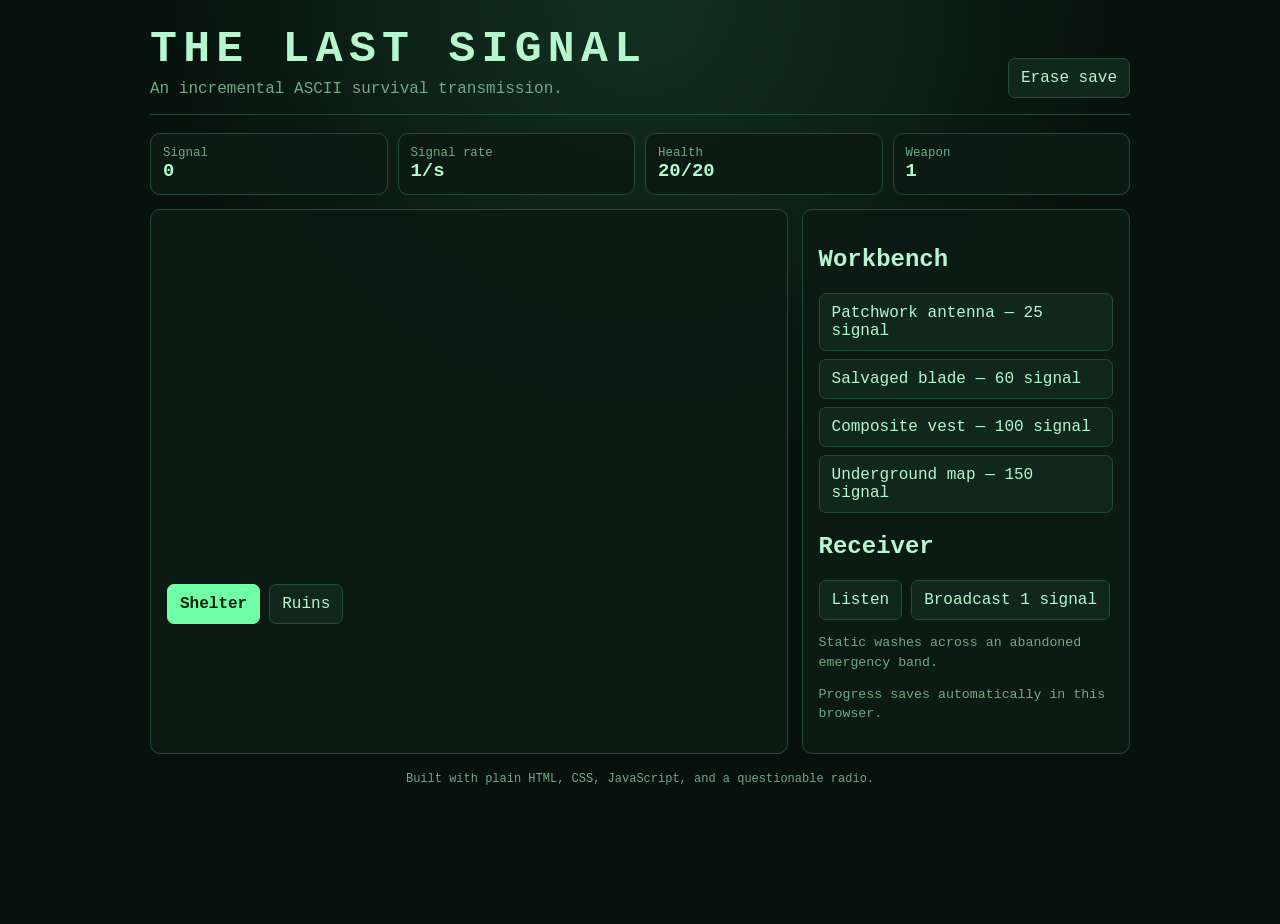
==== index.html @ ec79b7a3 "Add playable Last Signal website" ====
<!doctype html>
<html lang="en">
<head>
  <meta charset="UTF-8">
  <meta name="viewport" content="width=device-width, initial-scale=1.0">
  <meta name="description" content="The Last Signal — an incremental ASCII survival adventure.">
  <title>The Last Signal</title>
  <style>
    :root{color-scheme:dark;--bg:#07110d;--panel:#0b1b14;--line:#244d38;--text:#b7f7ce;--muted:#72a985;--accent:#71ffa6;--danger:#ff8f8f}*{box-sizing:border-box}body{margin:0;background:radial-gradient(circle at top,#123121 0,#07110d 44%);color:var(--text);font-family:ui-monospace,SFMono-Regular,Menlo,Consolas,monospace;min-height:100vh}.shell{width:min(980px,calc(100% - 28px));margin:24px auto 50px}header{display:flex;justify-content:space-between;gap:20px;align-items:end;border-bottom:1px solid var(--line);padding-bottom:16px;margin-bottom:18px}h1{font-size:clamp(1.6rem,4vw,2.8rem);letter-spacing:.14em;margin:0}.sub{color:var(--muted);margin:.4rem 0 0}.status{display:grid;grid-template-columns:repeat(4,minmax(0,1fr));gap:10px;margin-bottom:14px}.stat,.panel{background:rgba(11,27,20,.91);border:1px solid var(--line);border-radius:10px}.stat{padding:12px}.stat span{display:block;color:var(--muted);font-size:.78rem}.stat strong{font-size:1.18rem}.layout{display:grid;grid-template-columns:minmax(0,1.65fr) minmax(260px,.85fr);gap:14px}.panel{padding:16px}.screen{min-height:330px;white-space:pre-wrap;line-height:1.32;overflow-wrap:anywhere}.message{border-top:1px dashed var(--line);padding-top:13px;margin-top:13px;color:#e5ffed}.actions,.nav{display:flex;flex-wrap:wrap;gap:9px;margin-top:14px}button{font:inherit;color:var(--text);background:#10271b;border:1px solid var(--line);border-radius:7px;padding:10px 12px;cursor:pointer;text-align:left}button:hover:not(:disabled){border-color:var(--accent);background:#163822}button:disabled{opacity:.45;cursor:not-allowed}.primary{background:var(--accent);color:#04210f;border-color:var(--accent);font-weight:700}.shop{display:grid;gap:8px}.shop button{width:100%}.hint{color:var(--muted);font-size:.83rem;line-height:1.45}.danger{color:var(--danger)}footer{color:var(--muted);font-size:.75rem;text-align:center;margin-top:18px}@media(max-width:760px){header{align-items:start;flex-direction:column}.status{grid-template-columns:repeat(2,1fr)}.layout{grid-template-columns:1fr}.screen{min-height:285px}}
  </style>
</head>
<body>
  <main class="shell">
    <header><div><h1>THE LAST SIGNAL</h1><p class="sub">An incremental ASCII survival transmission.</p></div><button id="reset">Erase save</button></header>
    <section class="status" aria-label="Status">
      <div class="stat"><span>Signal</span><strong id="signal">0</strong></div><div class="stat"><span>Signal rate</span><strong id="rate">1/s</strong></div><div class="stat"><span>Health</span><strong id="health">20/20</strong></div><div class="stat"><span>Weapon</span><strong id="damage">1</strong></div>
    </section>
    <section class="layout">
      <div class="panel"><div id="screen" class="screen" aria-live="polite"></div><div id="actions" class="actions"></div><nav class="nav"><button class="primary" data-place="shelter">Shelter</button><button data-place="ruins">Ruins</button><button id="tunnelNav" data-place="tunnels" hidden>Tunnels</button></nav></div>
      <aside class="panel"><h2>Workbench</h2><div class="shop"><button id="buyAntenna">Patchwork antenna — 25 signal</button><button id="buyBlade">Salvaged blade — 60 signal</button><button id="buyArmor">Composite vest — 100 signal</button><button id="buyMap">Underground map — 150 signal</button></div><h2>Receiver</h2><div class="actions"><button id="listen">Listen</button><button id="broadcast">Broadcast 1 signal</button></div><p id="receiverText" class="hint">Static washes across an abandoned emergency band.</p><p class="hint">Progress saves automatically in this browser.</p></aside>
    </section><footer>Built with plain HTML, CSS, JavaScript, and a questionable radio.</footer>
  </main>
  <script>
    (()=>{const key='the-last-signal-v1',defaults={signal:0,rate:1,hp:20,maxHp:20,damage:1,listens:0,broadcasts:0,antenna:false,blade:false,armor:false,map:false,place:'shelter',enemy:null,ruinWins:0,tunnelWins:0,message:'The receiver wakes with a low green pulse. Somewhere beyond the storm, a carrier wave repeats.'};let s={...defaults,...JSON.parse(localStorage.getItem(key)||'{}'),enemy:null};const $=id=>document.getElementById(id),screen=$('screen'),actions=$('actions');const art={shelter:String.raw`       .-------------------.
      /  FIELD SHELTER  7  \
     /_____________________\
       |  [==]     /\   |
       |   ||     /  \  |
       |___||____/____\__|
          /  \      |
     ~~~~ storm horizon ~~~~`,ruins:String.raw`        |\        /|
    ____| \______/ |____
   /   _     RUINS    _  \
  /___|_|___________|_|___\
       ||   //      ||
    ___||__//_______||___
   static moves between towers`,tunnels:String.raw`       __________________
   ___/                  \___
 _/    SERVICE TUNNEL 09     \_
|   [cable]       [cable]      |
|__________   ________________|
           \_/`,victory:String.raw`       .       *       .
          SIGNAL CLEAR
       *       /|\       *
              / | \
             /__|__\`};const enemies={ruins:[['Scout Drone','    .------.\n ---| 00 |---\n    \'----\'\n      /\\',8,2,14],['Wire Hound','   /\\___/\\\n  /  x   x  \\\n /_____^_____\\\n    /   \\',15,3,25],['Relay Warden','    [||||||]\n  --[  o o ]--\n    [  --  ]\n     /|  |\\',24,4,42]],tunnels:[['Maintenance Unit','     ______\n  __| [::] |__\n /  |______|  \\\n    /|    |\\',34,5,62],['Buried Engine','  .============.\n /  CORE: ACTIVE \\\n|  ((  O  O  ))  |\n \\_____||______/ ',58,7,140]]};function save(){localStorage.setItem(key,JSON.stringify({...s,enemy:null}))}function spend(n){if(s.signal<n){s.message=`You need ${n-Math.floor(s.signal)} more signal.`;render();return false}s.signal-=n;return true}function addButton(label,fn){const b=document.createElement('button');b.type='button';b.textContent=label;b.addEventListener('click',fn);actions.appendChild(b)}function fight(type){const list=enemies[type],i=Math.min(type==='ruins'?s.ruinWins:s.tunnelWins,list.length-1),e=list[i];s.enemy={name:e[0],art:e[1],hp:e[2],maxHp:e[2],damage:e[3],reward:e[4],type};s.place='fight';s.message=`${e[0]} locks onto your position.`;render()}function attack(){const e=s.enemy,dealt=s.damage+Math.floor(Math.random()*3);e.hp-=dealt;if(e.hp<=0){s.signal+=e.reward;e.type==='ruins'?s.ruinWins++:s.tunnelWins++;s.enemy=null;s.place='victory';s.message=`Target disabled. You recover ${e.reward} signal fragments.`;save();render();return}const blocked=s.armor&&Math.random()<.25,incoming=blocked?0:e.damage;s.hp-=incoming;s.message=blocked?`You deal ${dealt}. The vest absorbs the return strike.`:`You deal ${dealt} and take ${incoming}.`;if(s.hp<=0){s.hp=s.maxHp;s.signal=Math.max(0,s.signal-20);s.enemy=null;s.place='shelter';s.message='You wake beneath the shelter antenna. Some stored signal was lost.'}save();render()}function render(){$('signal').textContent=Math.floor(s.signal);$('rate').textContent=s.rate+'/s';$('health').textContent=s.hp+'/'+s.maxHp;$('damage').textContent=s.damage;$('tunnelNav').hidden=!s.map;for(const [id,owned,label] of [['buyAntenna',s.antenna,'Patchwork antenna'],['buyBlade',s.blade,'Salvaged blade'],['buyArmor',s.armor,'Composite vest'],['buyMap',s.map,'Underground map']])if(owned){$(id).disabled=true;$(id).textContent=label+' — installed'}actions.innerHTML='';if(s.place==='fight'&&s.enemy){screen.textContent=`${s.enemy.art}\n\n${s.enemy.name}\nIntegrity: ${Math.max(0,s.enemy.hp)}/${s.enemy.maxHp}\n\n${s.message}`;addButton('Strike',attack);addButton('Retreat',()=>{s.enemy=null;s.place='shelter';s.message='You retreat into the storm.';render()});return}let base=art[s.place]||art.shelter;if(s.place==='ruins'){addButton('Follow the moving static',()=>fight('ruins'));addButton('Scavenge',()=>{const n=5+Math.floor(Math.random()*11);s.signal+=n;s.message=`You recover ${n} signal fragments from a collapsed relay.`;save();render()})}else if(s.place==='tunnels'){addButton('Descend toward the pulse',()=>fight('tunnels'));addButton('Decode wall marks',()=>{if(s.broadcasts>=10){s.damage+=2;s.broadcasts=0;s.message='The marks resolve into a weapon calibration sequence. Damage +2.'}else s.message='The marks repeat: SEND TEN CALLS INTO THE DARK.';save();render()})}else if(s.place==='victory'){base=art.victory;addButton('Return to shelter',()=>{s.place='shelter';s.message='The receiver hums with newly recovered data.';render()});addButton('Keep exploring',()=>{s.place=s.map?'tunnels':'ruins';s.message='The horizon answers with another pulse.';render()})}screen.textContent=`${base}\n\n${s.message}`;save()}document.querySelectorAll('[data-place]').forEach(b=>b.addEventListener('click',()=>{if(s.place==='fight')return;s.place=b.dataset.place;s.message=s.place==='shelter'?'Rain taps against the receiver housing.':s.place==='ruins'?'Metal shapes shift beyond the broken towers.':'A slow pulse travels through the buried cables.';render()}));$('listen').addEventListener('click',()=>{s.listens++;const lines=['...three...seven...do not answer the lights...','A voice reads coordinates that do not exist.','For one second, someone is breathing on the channel.','The carrier wave contains a second carrier wave.'];$('receiverText').textContent=lines[Math.floor(Math.random()*lines.length)];if(s.listens===12){s.maxHp+=10;s.hp=s.maxHp;s.message='Repeated exposure teaches you the storm rhythm. Maximum health +10.'}save();render()});$('broadcast').addEventListener('click',()=>{if(!spend(1))return;s.broadcasts++;$('receiverText').textContent=['Your call disappears into static.','A faint tone answers from below ground.','Something repeats your call half a second late.'][Math.floor(Math.random()*3)];save();render()});$('buyAntenna').addEventListener('click',()=>{if(!spend(25))return;s.antenna=true;s.rate+=2;s.message='The antenna finds two additional fragments each second.';render()});$('buyBlade').addEventListener('click',()=>{if(!spend(60))return;s.blade=true;s.damage+=4;s.message='The salvaged blade holds an unnaturally clean edge.';render()});$('buyArmor').addEventListener('click',()=>{if(!spend(100))return;s.armor=true;s.maxHp+=15;s.hp=s.maxHp;s.message='The composite vest seals across your chest. Maximum health +15.';render()});$('buyMap').addEventListener('click',()=>{if(!spend(150))return;s.map=true;s.message='The map reveals tunnels beneath Relay District 09.';render()});$('reset').addEventListener('click',()=>{if(confirm('Erase all progress?')){localStorage.removeItem(key);s={...defaults};render()}});setInterval(()=>{s.signal+=s.rate;$('signal').textContent=Math.floor(s.signal);save()},1000);render()})();
  </script>
</body>
</html>
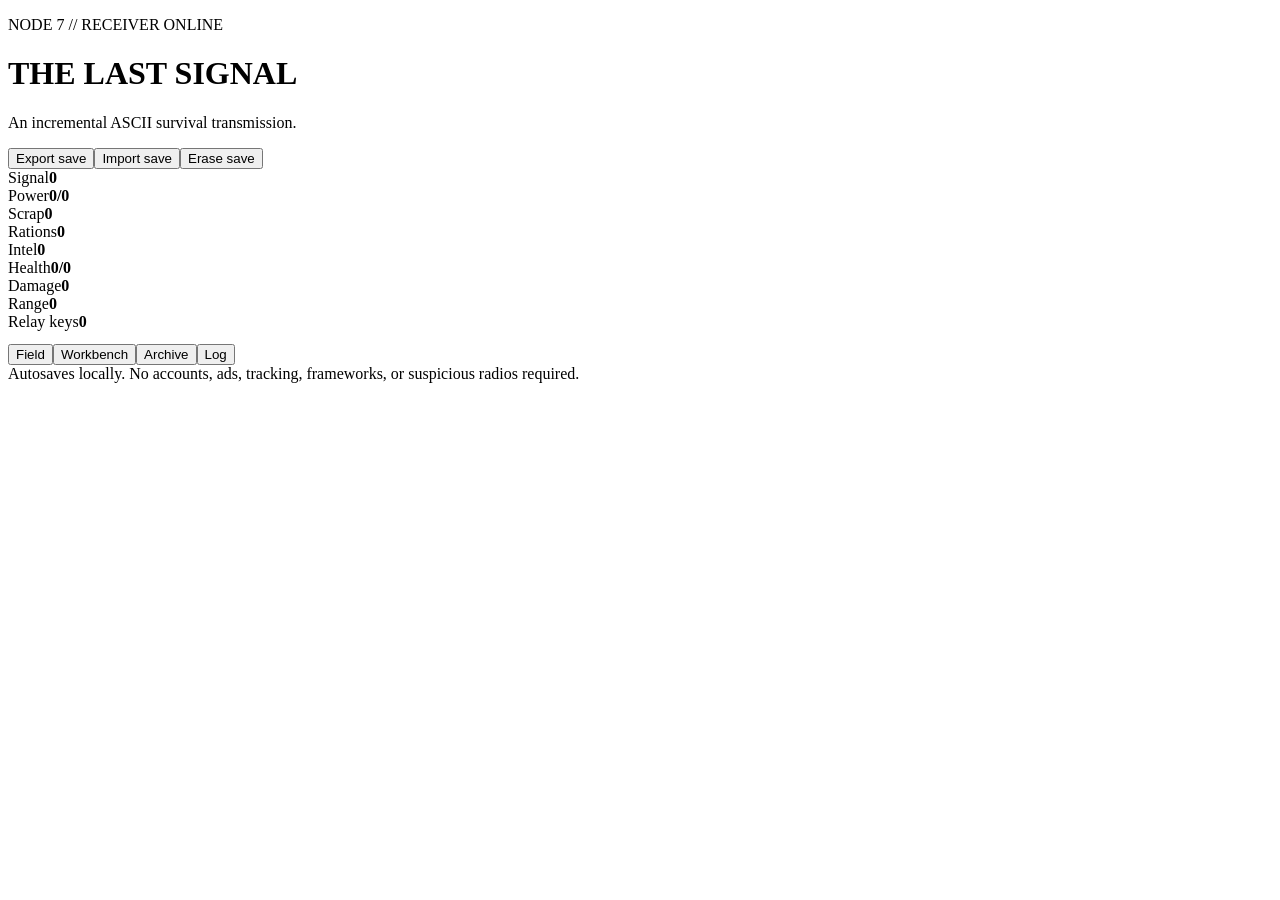
==== commit 31020171: "Restructure game interface" ====
--- a/index.html
+++ b/index.html
@@ -2,48 +2,40 @@
 <html lang="en">
 <head>
   <meta charset="UTF-8">
-  <meta name="viewport" content="width=device-width, initial-scale=1.0">
-  <meta name="description" content="The Last Signal — an incremental ASCII survival adventure.">
+  <meta name="viewport" content="width=device-width,initial-scale=1">
+  <meta name="description" content="The Last Signal — an original incremental ASCII survival adventure.">
+  <meta name="theme-color" content="#07110d">
   <title>The Last Signal</title>
-  <style>
-    :root{color-scheme:dark;--bg:#07110d;--panel:#0b1b14;--line:#244d38;--text:#b7f7ce;--muted:#72a985;--accent:#71ffa6;--danger:#ff8f8f}*{box-sizing:border-box}body{margin:0;background:radial-gradient(circle at top,#123121 0,#07110d 44%);color:var(--text);font-family:ui-monospace,SFMono-Regular,Menlo,Consolas,monospace;min-height:100vh}.shell{width:min(980px,calc(100% - 28px));margin:24px auto 50px}header{display:flex;justify-content:space-between;gap:20px;align-items:end;border-bottom:1px solid var(--line);padding-bottom:16px;margin-bottom:18px}h1{font-size:clamp(1.6rem,4vw,2.8rem);letter-spacing:.14em;margin:0}.sub{color:var(--muted);margin:.4rem 0 0}.status{display:grid;grid-template-columns:repeat(4,minmax(0,1fr));gap:10px;margin-bottom:14px}.stat,.panel{background:rgba(11,27,20,.91);border:1px solid var(--line);border-radius:10px}.stat{padding:12px}.stat span{display:block;color:var(--muted);font-size:.78rem}.stat strong{font-size:1.18rem}.layout{display:grid;grid-template-columns:minmax(0,1.65fr) minmax(260px,.85fr);gap:14px}.panel{padding:16px}.screen{min-height:330px;white-space:pre-wrap;line-height:1.32;overflow-wrap:anywhere}.message{border-top:1px dashed var(--line);padding-top:13px;margin-top:13px;color:#e5ffed}.actions,.nav{display:flex;flex-wrap:wrap;gap:9px;margin-top:14px}button{font:inherit;color:var(--text);background:#10271b;border:1px solid var(--line);border-radius:7px;padding:10px 12px;cursor:pointer;text-align:left}button:hover:not(:disabled){border-color:var(--accent);background:#163822}button:disabled{opacity:.45;cursor:not-allowed}.primary{background:var(--accent);color:#04210f;border-color:var(--accent);font-weight:700}.shop{display:grid;gap:8px}.shop button{width:100%}.hint{color:var(--muted);font-size:.83rem;line-height:1.45}.danger{color:var(--danger)}footer{color:var(--muted);font-size:.75rem;text-align:center;margin-top:18px}@media(max-width:760px){header{align-items:start;flex-direction:column}.status{grid-template-columns:repeat(2,1fr)}.layout{grid-template-columns:1fr}.screen{min-height:285px}}
-  </style>
+  <link rel="stylesheet" href="./styles/main.css">
 </head>
 <body>
-  <main class="shell">
-    <header><div><h1>THE LAST SIGNAL</h1><p class="sub">An incremental ASCII survival transmission.</p></div><button id="reset">Erase save</button></header>
-    <section class="status" aria-label="Status">
-      <div class="stat"><span>Signal</span><strong id="signal">0</strong></div><div class="stat"><span>Signal rate</span><strong id="rate">1/s</strong></div><div class="stat"><span>Health</span><strong id="health">20/20</strong></div><div class="stat"><span>Weapon</span><strong id="damage">1</strong></div>
+  <main class="app">
+    <header class="topbar">
+      <div><p class="eyebrow">NODE 7 // RECEIVER ONLINE</p><h1>THE LAST SIGNAL</h1><p class="subtitle">An incremental ASCII survival transmission.</p></div>
+      <div class="save-tools"><button id="save-export">Export save</button><button id="save-import">Import save</button><button id="save-reset" class="danger">Erase save</button></div>
+    </header>
+
+    <section class="stats" aria-label="Game status">
+      <div class="stat"><span>Signal</span><strong id="stat-signal">0</strong></div>
+      <div class="stat"><span>Power</span><strong id="stat-power">0/0</strong></div>
+      <div class="stat"><span>Scrap</span><strong id="stat-scrap">0</strong></div>
+      <div class="stat"><span>Rations</span><strong id="stat-rations">0</strong></div>
+      <div class="stat"><span>Intel</span><strong id="stat-intel">0</strong></div>
+      <div class="stat"><span>Health</span><strong id="stat-health">0/0</strong></div>
+      <div class="stat"><span>Damage</span><strong id="stat-damage">0</strong></div>
+      <div class="stat"><span>Range</span><strong id="stat-range">0</strong></div>
+      <div class="stat"><span>Relay keys</span><strong id="stat-keys">0</strong></div>
     </section>
-    <section class="layout">
-      <div class="panel"><div id="screen" class="screen" aria-live="polite"></div><div id="actions" class="actions"></div><nav class="nav"><button class="primary" data-place="shelter">Shelter</button><button data-place="ruins">Ruins</button><button id="tunnelNav" data-place="tunnels" hidden>Tunnels</button></nav></div>
-      <aside class="panel"><h2>Workbench</h2><div class="shop"><button id="buyAntenna">Patchwork antenna — 25 signal</button><button id="buyBlade">Salvaged blade — 60 signal</button><button id="buyArmor">Composite vest — 100 signal</button><button id="buyMap">Underground map — 150 signal</button></div><h2>Receiver</h2><div class="actions"><button id="listen">Listen</button><button id="broadcast">Broadcast 1 signal</button></div><p id="receiverText" class="hint">Static washes across an abandoned emergency band.</p><p class="hint">Progress saves automatically in this browser.</p></aside>
-    </section><footer>Built with plain HTML, CSS, JavaScript, and a questionable radio.</footer>
+
+    <section class="workspace">
+      <section class="panel main-panel"><pre id="scene" class="scene" aria-live="polite"></pre><div id="scene-actions" class="actions"></div></section>
+      <aside class="panel side-panel">
+        <nav class="tabs" aria-label="Game panels"><button class="active" data-tab="field">Field</button><button data-tab="workbench">Workbench</button><button data-tab="archive">Archive</button><button data-tab="log">Log</button></nav>
+        <div id="tab-content" class="tab-content"></div>
+      </aside>
+    </section>
+    <footer class="footer">Autosaves locally. No accounts, ads, tracking, frameworks, or suspicious radios required.</footer>
   </main>
-  <script>
-    (()=>{const key='the-last-signal-v1',defaults={signal:0,rate:1,hp:20,maxHp:20,damage:1,listens:0,broadcasts:0,antenna:false,blade:false,armor:false,map:false,place:'shelter',enemy:null,ruinWins:0,tunnelWins:0,message:'The receiver wakes with a low green pulse. Somewhere beyond the storm, a carrier wave repeats.'};let s={...defaults,...JSON.parse(localStorage.getItem(key)||'{}'),enemy:null};const $=id=>document.getElementById(id),screen=$('screen'),actions=$('actions');const art={shelter:String.raw`       .-------------------.
-      /  FIELD SHELTER  7  \
-     /_____________________\
-       |  [==]     /\   |
-       |   ||     /  \  |
-       |___||____/____\__|
-          /  \      |
-     ~~~~ storm horizon ~~~~`,ruins:String.raw`        |\        /|
-    ____| \______/ |____
-   /   _     RUINS    _  \
-  /___|_|___________|_|___\
-       ||   //      ||
-    ___||__//_______||___
-   static moves between towers`,tunnels:String.raw`       __________________
-   ___/                  \___
- _/    SERVICE TUNNEL 09     \_
-|   [cable]       [cable]      |
-|__________   ________________|
-           \_/`,victory:String.raw`       .       *       .
-          SIGNAL CLEAR
-       *       /|\       *
-              / | \
-             /__|__\`};const enemies={ruins:[['Scout Drone','    .------.\n ---| 00 |---\n    \'----\'\n      /\\',8,2,14],['Wire Hound','   /\\___/\\\n  /  x   x  \\\n /_____^_____\\\n    /   \\',15,3,25],['Relay Warden','    [||||||]\n  --[  o o ]--\n    [  --  ]\n     /|  |\\',24,4,42]],tunnels:[['Maintenance Unit','     ______\n  __| [::] |__\n /  |______|  \\\n    /|    |\\',34,5,62],['Buried Engine','  .============.\n /  CORE: ACTIVE \\\n|  ((  O  O  ))  |\n \\_____||______/ ',58,7,140]]};function save(){localStorage.setItem(key,JSON.stringify({...s,enemy:null}))}function spend(n){if(s.signal<n){s.message=`You need ${n-Math.floor(s.signal)} more signal.`;render();return false}s.signal-=n;return true}function addButton(label,fn){const b=document.createElement('button');b.type='button';b.textContent=label;b.addEventListener('click',fn);actions.appendChild(b)}function fight(type){const list=enemies[type],i=Math.min(type==='ruins'?s.ruinWins:s.tunnelWins,list.length-1),e=list[i];s.enemy={name:e[0],art:e[1],hp:e[2],maxHp:e[2],damage:e[3],reward:e[4],type};s.place='fight';s.message=`${e[0]} locks onto your position.`;render()}function attack(){const e=s.enemy,dealt=s.damage+Math.floor(Math.random()*3);e.hp-=dealt;if(e.hp<=0){s.signal+=e.reward;e.type==='ruins'?s.ruinWins++:s.tunnelWins++;s.enemy=null;s.place='victory';s.message=`Target disabled. You recover ${e.reward} signal fragments.`;save();render();return}const blocked=s.armor&&Math.random()<.25,incoming=blocked?0:e.damage;s.hp-=incoming;s.message=blocked?`You deal ${dealt}. The vest absorbs the return strike.`:`You deal ${dealt} and take ${incoming}.`;if(s.hp<=0){s.hp=s.maxHp;s.signal=Math.max(0,s.signal-20);s.enemy=null;s.place='shelter';s.message='You wake beneath the shelter antenna. Some stored signal was lost.'}save();render()}function render(){$('signal').textContent=Math.floor(s.signal);$('rate').textContent=s.rate+'/s';$('health').textContent=s.hp+'/'+s.maxHp;$('damage').textContent=s.damage;$('tunnelNav').hidden=!s.map;for(const [id,owned,label] of [['buyAntenna',s.antenna,'Patchwork antenna'],['buyBlade',s.blade,'Salvaged blade'],['buyArmor',s.armor,'Composite vest'],['buyMap',s.map,'Underground map']])if(owned){$(id).disabled=true;$(id).textContent=label+' — installed'}actions.innerHTML='';if(s.place==='fight'&&s.enemy){screen.textContent=`${s.enemy.art}\n\n${s.enemy.name}\nIntegrity: ${Math.max(0,s.enemy.hp)}/${s.enemy.maxHp}\n\n${s.message}`;addButton('Strike',attack);addButton('Retreat',()=>{s.enemy=null;s.place='shelter';s.message='You retreat into the storm.';render()});return}let base=art[s.place]||art.shelter;if(s.place==='ruins'){addButton('Follow the moving static',()=>fight('ruins'));addButton('Scavenge',()=>{const n=5+Math.floor(Math.random()*11);s.signal+=n;s.message=`You recover ${n} signal fragments from a collapsed relay.`;save();render()})}else if(s.place==='tunnels'){addButton('Descend toward the pulse',()=>fight('tunnels'));addButton('Decode wall marks',()=>{if(s.broadcasts>=10){s.damage+=2;s.broadcasts=0;s.message='The marks resolve into a weapon calibration sequence. Damage +2.'}else s.message='The marks repeat: SEND TEN CALLS INTO THE DARK.';save();render()})}else if(s.place==='victory'){base=art.victory;addButton('Return to shelter',()=>{s.place='shelter';s.message='The receiver hums with newly recovered data.';render()});addButton('Keep exploring',()=>{s.place=s.map?'tunnels':'ruins';s.message='The horizon answers with another pulse.';render()})}screen.textContent=`${base}\n\n${s.message}`;save()}document.querySelectorAll('[data-place]').forEach(b=>b.addEventListener('click',()=>{if(s.place==='fight')return;s.place=b.dataset.place;s.message=s.place==='shelter'?'Rain taps against the receiver housing.':s.place==='ruins'?'Metal shapes shift beyond the broken towers.':'A slow pulse travels through the buried cables.';render()}));$('listen').addEventListener('click',()=>{s.listens++;const lines=['...three...seven...do not answer the lights...','A voice reads coordinates that do not exist.','For one second, someone is breathing on the channel.','The carrier wave contains a second carrier wave.'];$('receiverText').textContent=lines[Math.floor(Math.random()*lines.length)];if(s.listens===12){s.maxHp+=10;s.hp=s.maxHp;s.message='Repeated exposure teaches you the storm rhythm. Maximum health +10.'}save();render()});$('broadcast').addEventListener('click',()=>{if(!spend(1))return;s.broadcasts++;$('receiverText').textContent=['Your call disappears into static.','A faint tone answers from below ground.','Something repeats your call half a second late.'][Math.floor(Math.random()*3)];save();render()});$('buyAntenna').addEventListener('click',()=>{if(!spend(25))return;s.antenna=true;s.rate+=2;s.message='The antenna finds two additional fragments each second.';render()});$('buyBlade').addEventListener('click',()=>{if(!spend(60))return;s.blade=true;s.damage+=4;s.message='The salvaged blade holds an unnaturally clean edge.';render()});$('buyArmor').addEventListener('click',()=>{if(!spend(100))return;s.armor=true;s.maxHp+=15;s.hp=s.maxHp;s.message='The composite vest seals across your chest. Maximum health +15.';render()});$('buyMap').addEventListener('click',()=>{if(!spend(150))return;s.map=true;s.message='The map reveals tunnels beneath Relay District 09.';render()});$('reset').addEventListener('click',()=>{if(confirm('Erase all progress?')){localStorage.removeItem(key);s={...defaults};render()}});setInterval(()=>{s.signal+=s.rate;$('signal').textContent=Math.floor(s.signal);save()},1000);render()})();
-  </script>
+  <script type="module" src="./js/main.js"></script>
 </body>
 </html>
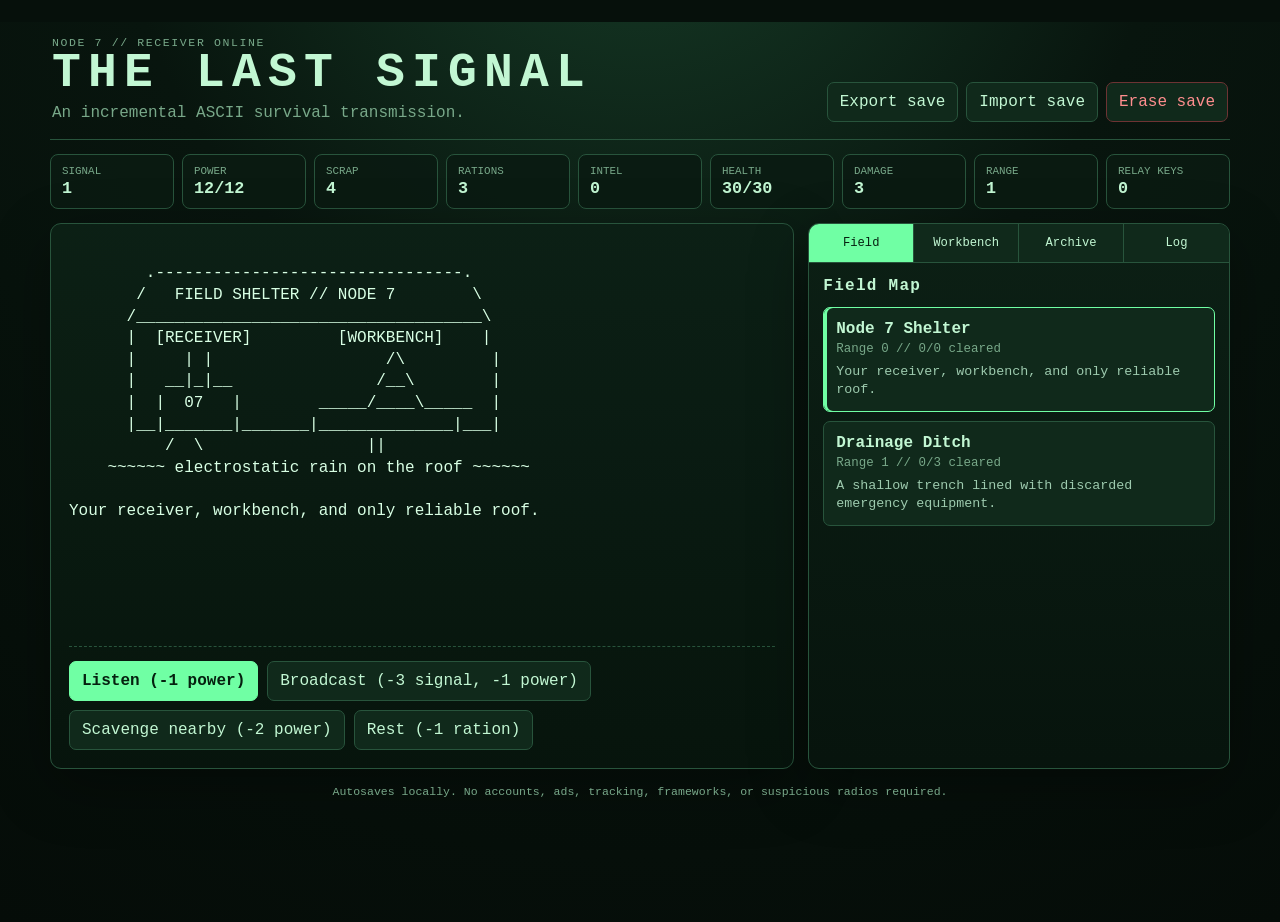
==== commit 55cc1b34: "Add startup fallback and bust stale caches" ====
--- a/index.html
+++ b/index.html
@@ -6,7 +6,7 @@
   <meta name="description" content="The Last Signal — an original incremental ASCII survival adventure.">
   <meta name="theme-color" content="#07110d">
   <title>The Last Signal</title>
-  <link rel="stylesheet" href="./styles/main.css">
+  <link rel="stylesheet" href="./styles/main.css?v=3">
 </head>
 <body>
   <main class="app">
@@ -28,14 +28,22 @@
     </section>
 
     <section class="workspace">
-      <section class="panel main-panel"><pre id="scene" class="scene" aria-live="polite"></pre><div id="scene-actions" class="actions"></div></section>
+      <section class="panel main-panel"><pre id="scene" class="scene" aria-live="polite">INITIALIZING RECEIVER...</pre><div id="scene-actions" class="actions"></div></section>
       <aside class="panel side-panel">
         <nav class="tabs" aria-label="Game panels"><button class="active" data-tab="field">Field</button><button data-tab="workbench">Workbench</button><button data-tab="archive">Archive</button><button data-tab="log">Log</button></nav>
-        <div id="tab-content" class="tab-content"></div>
+        <div id="tab-content" class="tab-content"><p class="muted">Loading field map...</p></div>
       </aside>
     </section>
     <footer class="footer">Autosaves locally. No accounts, ads, tracking, frameworks, or suspicious radios required.</footer>
   </main>
-  <script type="module" src="./js/main.js"></script>
+  <script type="module">
+    import('./js/main.js?v=3').catch((error) => {
+      console.error('The Last Signal failed to start:', error);
+      const scene = document.querySelector('#scene');
+      const panel = document.querySelector('#tab-content');
+      if (scene) scene.textContent = `SYSTEM ERROR // RECEIVER FAILED TO START\n\n${error.message}\n\nRefresh the page. If this remains, open a GitHub issue with the browser console error.`;
+      if (panel) panel.innerHTML = '<h2>Startup error</h2><p class="muted">The game files loaded, but JavaScript could not initialize. A visible error has been written to the main terminal.</p>';
+    });
+  </script>
 </body>
 </html>
--- a/styles/main.css
+++ b/styles/main.css
@@ -0,0 +1 @@
+:root{color-scheme:dark;--bg:#06100b;--panel:#0a1b12;--panel2:#0d2418;--line:#28543c;--text:#c2f7d3;--muted:#78a889;--accent:#70ffa4;--amber:#ffd27b;--danger:#ff8e8e;--shadow:0 18px 60px rgba(0,0,0,.32)}*{box-sizing:border-box}html{background:var(--bg)}body{margin:0;min-height:100vh;background:radial-gradient(circle at 50% -20%,#173d28 0,#08150e 42%,#050c08 100%);color:var(--text);font-family:ui-monospace,SFMono-Regular,Menlo,Monaco,Consolas,"Liberation Mono",monospace}.app{width:min(1180px,calc(100% - 28px));margin:22px auto 50px}.topbar{display:flex;justify-content:space-between;align-items:end;gap:24px;padding:8px 2px 17px;border-bottom:1px solid var(--line)}h1{margin:0;font-size:clamp(1.65rem,4vw,3rem);letter-spacing:.15em;line-height:1}.eyebrow,.subtitle{color:var(--muted);margin:.4rem 0 0}.eyebrow{font-size:.72rem;letter-spacing:.14em}.save-tools{display:flex;gap:8px;flex-wrap:wrap}.stats{display:grid;grid-template-columns:repeat(9,minmax(0,1fr));gap:8px;margin:14px 0}.stat{min-width:0;padding:10px 11px;background:rgba(10,27,18,.92);border:1px solid var(--line);border-radius:8px}.stat span{display:block;font-size:.68rem;color:var(--muted);text-transform:uppercase}.stat strong{display:block;margin-top:2px;font-size:1.05rem;white-space:nowrap;overflow:hidden;text-overflow:ellipsis}.workspace{display:grid;grid-template-columns:minmax(0,1.5fr) minmax(330px,.85fr);gap:14px}.panel{background:linear-gradient(180deg,rgba(12,32,21,.96),rgba(7,20,13,.96));border:1px solid var(--line);border-radius:11px;box-shadow:var(--shadow)}.main-panel{padding:18px}.scene{margin:0;min-height:390px;white-space:pre-wrap;overflow:auto;line-height:1.35;font-size:clamp(.78rem,1.45vw,1rem);color:#d8ffe4}.actions{display:flex;flex-wrap:wrap;gap:9px;border-top:1px dashed var(--line);padding-top:14px;margin-top:14px}.side-panel{overflow:hidden}.tabs{display:grid;grid-template-columns:repeat(4,1fr);border-bottom:1px solid var(--line)}.tabs button{border:0;border-right:1px solid var(--line);border-radius:0;padding:12px 6px;font-size:.76rem}.tabs button:last-child{border-right:0}.tabs button.active{background:var(--accent);color:#062010}.tab-content{max-height:590px;overflow:auto;padding:14px}.tab-content h2{margin:0 0 12px;font-size:1rem;letter-spacing:.08em}button{font:inherit;color:var(--text);background:#10291b;border:1px solid var(--line);border-radius:7px;padding:10px 12px;cursor:pointer;transition:transform .12s,border-color .12s,background .12s}button:hover:not(:disabled){border-color:var(--accent);background:#173a25;transform:translateY(-1px)}button:disabled{opacity:.42;cursor:not-allowed}.primary{background:var(--accent);border-color:var(--accent);color:#05200f;font-weight:800}.danger{border-color:#6d3333;color:var(--danger)}.location-card,.upgrade-card{display:block;width:100%;text-align:left;margin-bottom:9px;padding:12px}.location-card strong,.location-card span,.location-card small,.upgrade-card strong,.upgrade-card span,.upgrade-card small{display:block}.location-card span,.upgrade-card span{margin-top:4px;color:var(--muted);font-size:.78rem}.location-card small,.upgrade-card small{margin-top:7px;color:#9dcaae;line-height:1.35}.location-card.selected{border-color:var(--accent);box-shadow:inset 3px 0 0 var(--accent)}.upgrade-card.owned{border-color:#3d7354}.archive-card{padding:12px;border:1px solid var(--line);border-radius:7px;margin-bottom:9px;background:#091a11}.archive-card p{color:#a8d9b8;line-height:1.45;margin:.5rem 0 0}.muted{color:var(--muted);font-size:.82rem}.log-list p{padding:9px 0;border-bottom:1px dotted #183b29;margin:0;color:#9bc9aa;line-height:1.4}.log-list p.latest{color:var(--accent)}.complete{color:var(--amber);font-size:.85rem}.footer{text-align:center;color:var(--muted);font-size:.72rem;margin-top:16px}@media(max-width:1000px){.stats{grid-template-columns:repeat(5,1fr)}.workspace{grid-template-columns:1fr}.tab-content{max-height:none}}@media(max-width:650px){.app{width:min(100% - 16px,1180px);margin-top:10px}.topbar{align-items:start;flex-direction:column}.stats{grid-template-columns:repeat(3,1fr)}.stat{padding:9px}.scene{min-height:330px}.tabs{grid-template-columns:repeat(2,1fr)}.tabs button:nth-child(2){border-right:0}.tabs button:nth-child(-n+2){border-bottom:1px solid var(--line)}}
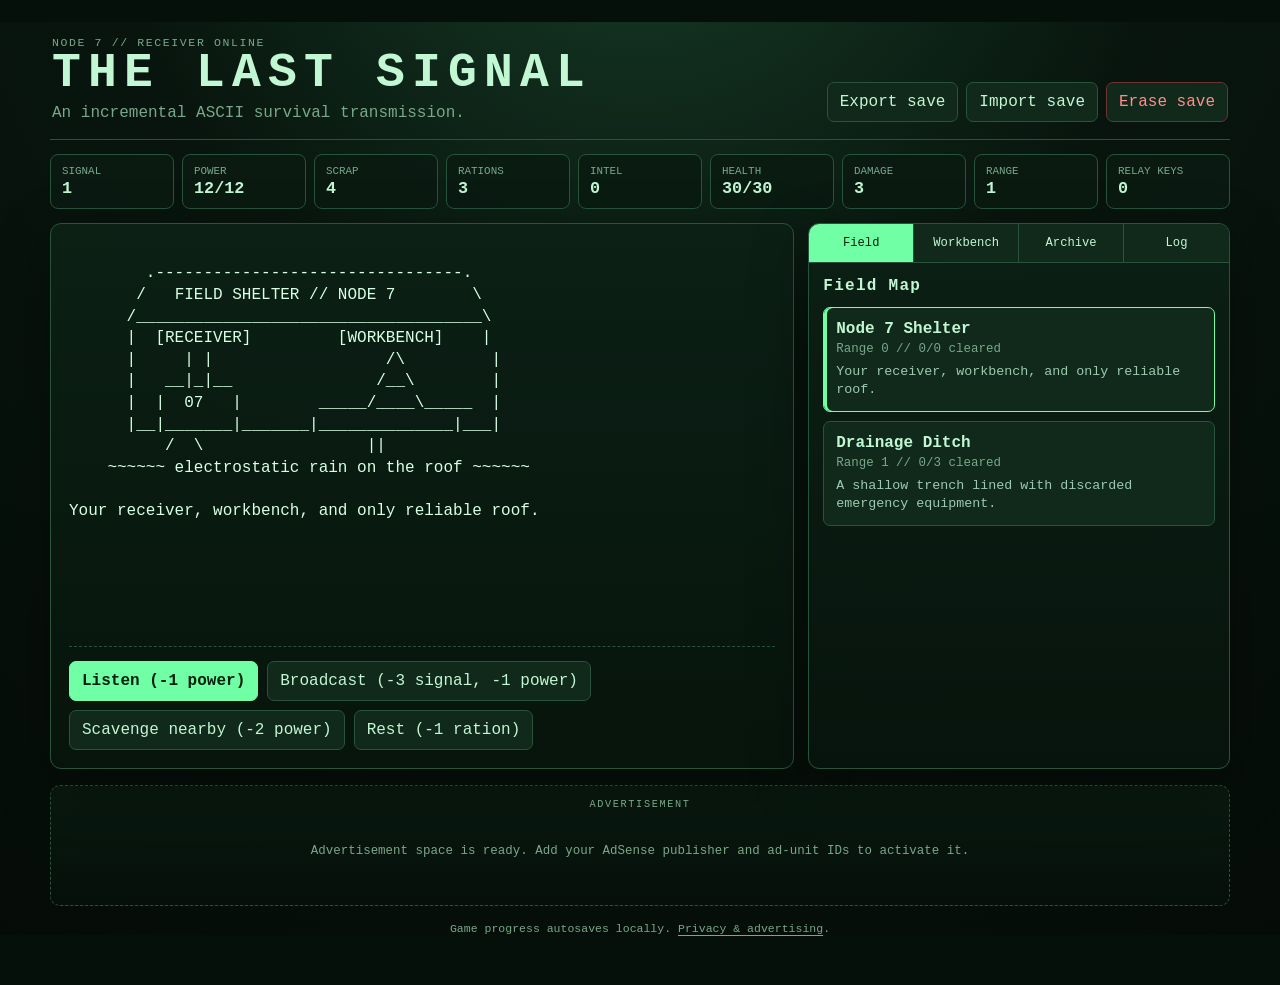
==== commit 4707ce79: "Add bottom advertisement banner" ====
--- a/index.html
+++ b/index.html
@@ -7,6 +7,7 @@
   <meta name="theme-color" content="#07110d">
   <title>The Last Signal</title>
   <link rel="stylesheet" href="./styles/main.css?v=3">
+  <link rel="stylesheet" href="./styles/ads.css?v=1">
 </head>
 <body>
   <main class="app">
@@ -34,7 +35,14 @@
         <div id="tab-content" class="tab-content"><p class="muted">Loading field map...</p></div>
       </aside>
     </section>
-    <footer class="footer">Autosaves locally. No accounts, ads, tracking, frameworks, or suspicious radios required.</footer>
+
+    <section id="ad-banner" class="ad-banner" aria-label="Advertisement">
+      <div class="ad-label">ADVERTISEMENT</div>
+      <p id="ad-status" class="ad-status">Preparing advertisement space...</p>
+      <ins id="bottom-ad" class="adsbygoogle bottom-ad-slot"></ins>
+    </section>
+
+    <footer class="footer">Game progress autosaves locally. <a href="./privacy.html">Privacy & advertising</a>.</footer>
   </main>
   <script type="module">
     import('./js/main.js?v=3').catch((error) => {
@@ -44,6 +52,7 @@
       if (scene) scene.textContent = `SYSTEM ERROR // RECEIVER FAILED TO START\n\n${error.message}\n\nRefresh the page. If this remains, open a GitHub issue with the browser console error.`;
       if (panel) panel.innerHTML = '<h2>Startup error</h2><p class="muted">The game files loaded, but JavaScript could not initialize. A visible error has been written to the main terminal.</p>';
     });
+    import('./js/ads.js?v=1').catch((error) => console.error('Advertisement module failed:', error));
   </script>
 </body>
 </html>
--- a/styles/ads.css
+++ b/styles/ads.css
@@ -0,0 +1 @@
+.ad-banner{margin-top:16px;padding:12px 14px;min-height:108px;background:linear-gradient(180deg,rgba(10,27,18,.9),rgba(6,16,11,.96));border:1px solid var(--line);border-radius:10px;text-align:center;overflow:hidden}.ad-label{margin-bottom:8px;color:var(--muted);font-size:.64rem;letter-spacing:.16em}.ad-status{display:flex;align-items:center;justify-content:center;min-height:58px;color:var(--muted);font-size:.78rem;line-height:1.45}.bottom-ad-slot{width:100%;min-height:90px}.ad-banner--setup{border-style:dashed}.footer a{color:var(--muted);text-underline-offset:3px}.footer a:hover{color:var(--accent)}@media(max-width:650px){.ad-banner{padding:10px;min-height:94px}.bottom-ad-slot{min-height:60px}}
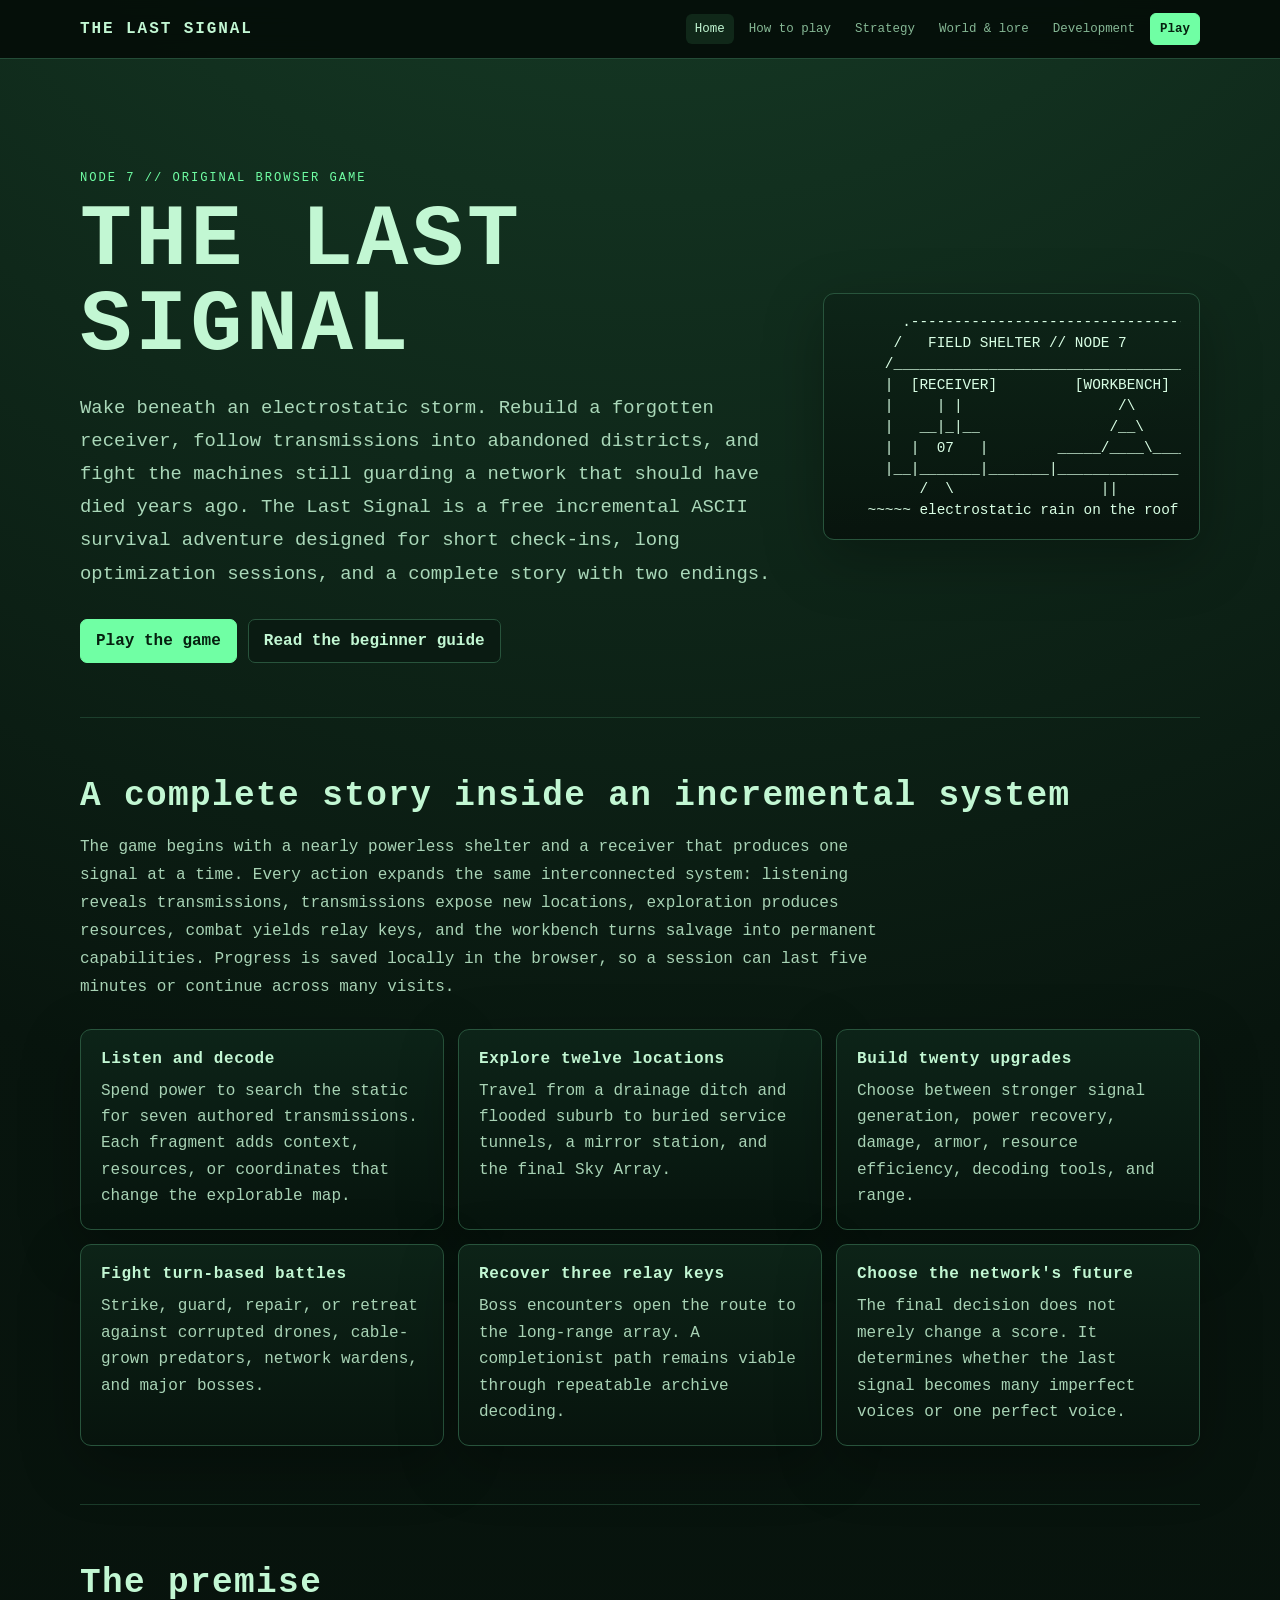
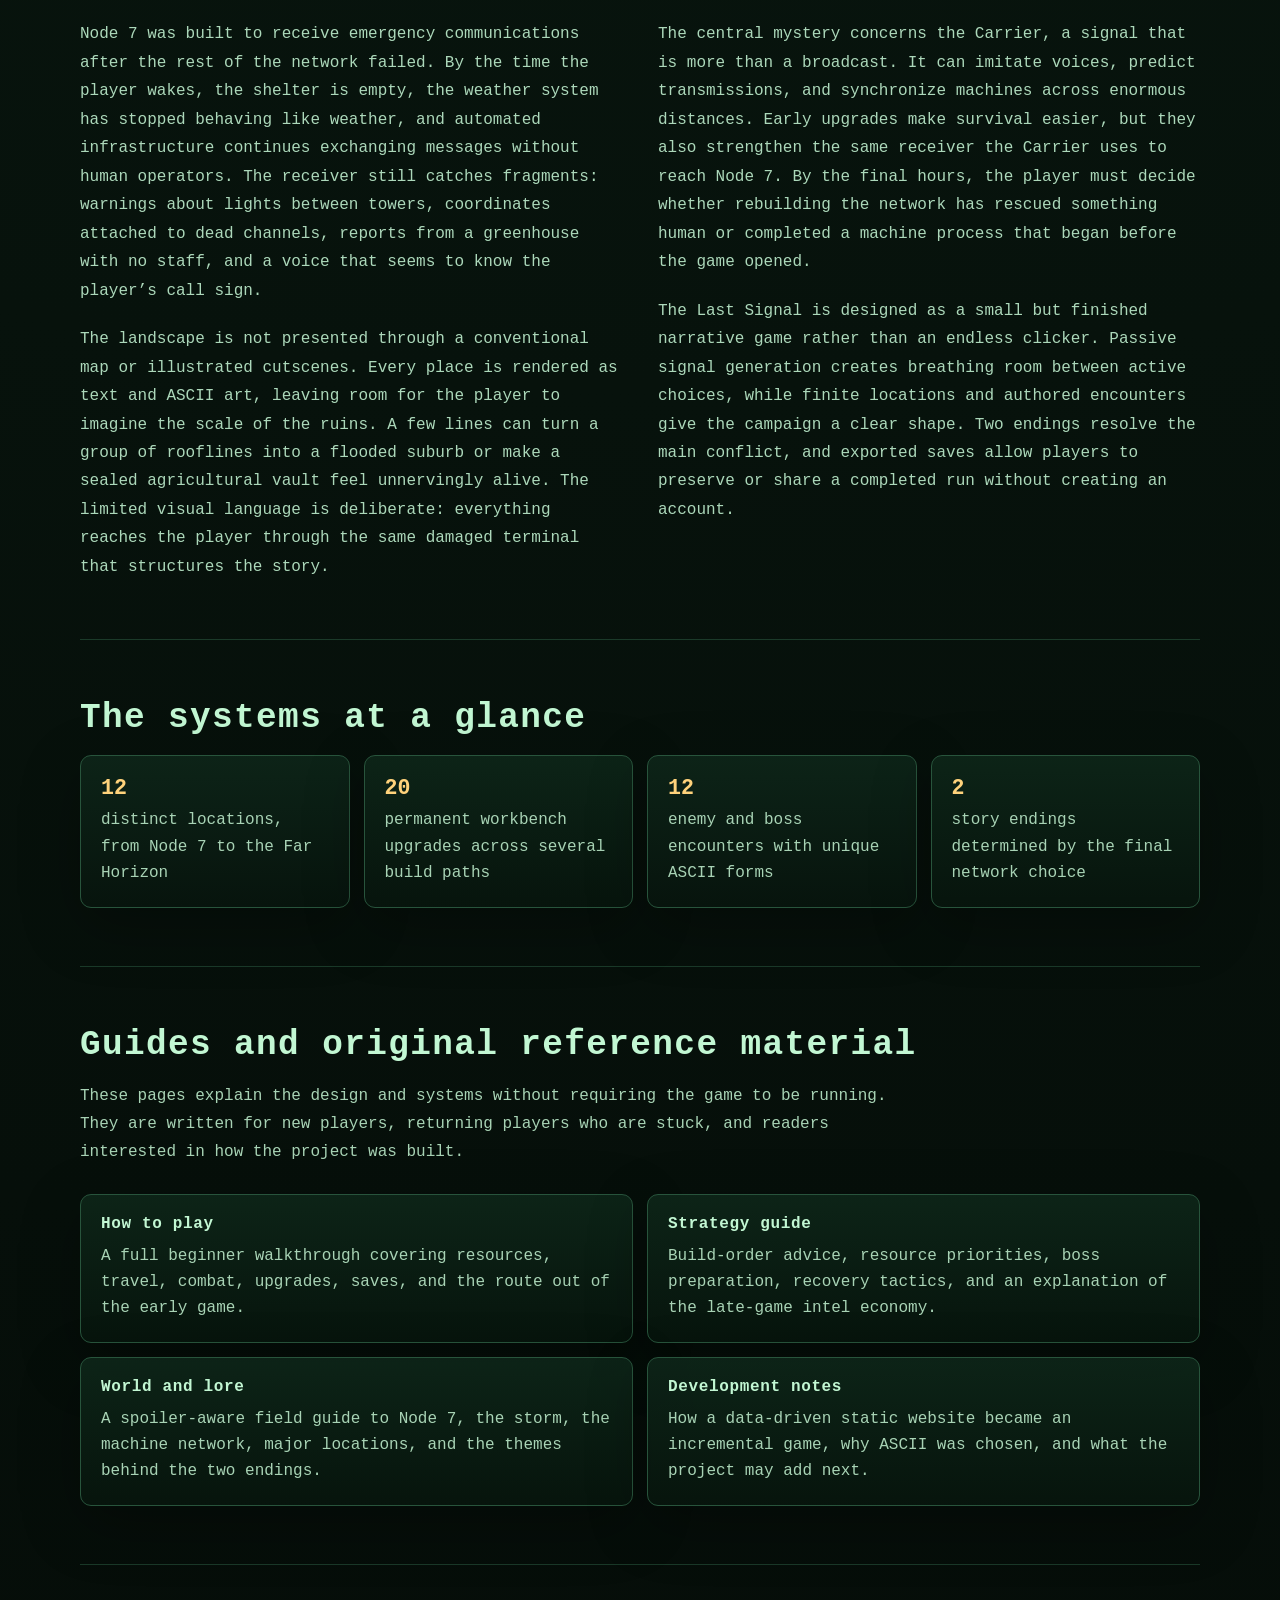
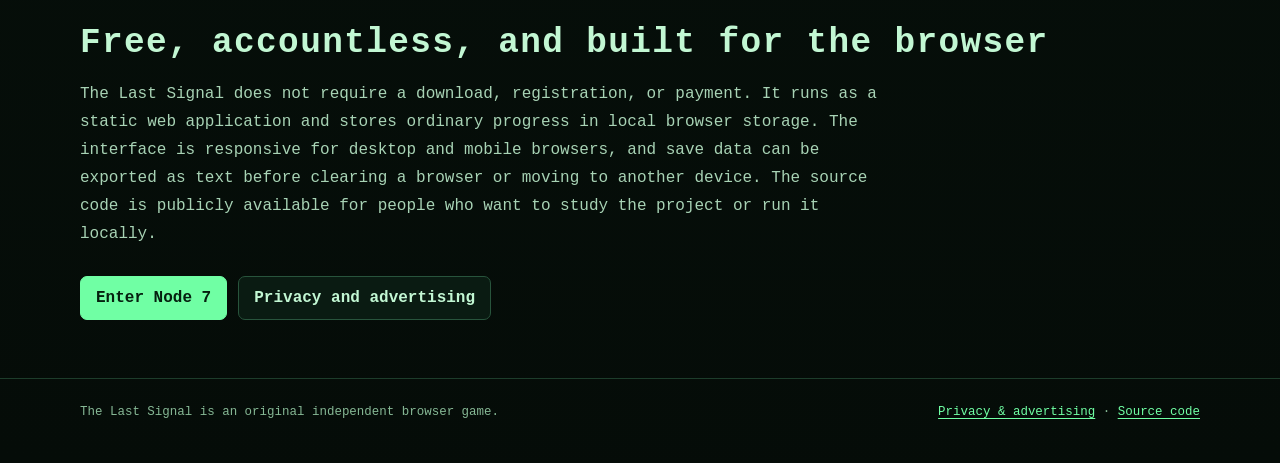
==== commit 0a73aa1a: "Replace app shell with content-rich homepage" ====
--- a/index.html
+++ b/index.html
@@ -3,56 +3,119 @@
 <head>
   <meta charset="UTF-8">
   <meta name="viewport" content="width=device-width,initial-scale=1">
-  <meta name="description" content="The Last Signal — an original incremental ASCII survival adventure.">
+  <meta name="description" content="The Last Signal is an original incremental ASCII survival game about rebuilding a receiver, exploring a storm-buried network, and deciding what the last signal becomes.">
   <meta name="theme-color" content="#07110d">
-  <title>The Last Signal</title>
-  <link rel="stylesheet" href="./styles/main.css?v=3">
-  <link rel="stylesheet" href="./styles/ads.css?v=1">
+  <link rel="canonical" href="https://the-last-signal.evahdaniel13.workers.dev/">
+  <title>The Last Signal — Incremental ASCII Survival Game</title>
+  <link rel="stylesheet" href="./styles/site.css?v=1">
+  <script async src="https://pagead2.googlesyndication.com/pagead/js/adsbygoogle.js?client=ca-pub-7849492850838493" crossorigin="anonymous"></script>
+  <script type="application/ld+json">
+  {
+    "@context": "https://schema.org",
+    "@type": "VideoGame",
+    "name": "The Last Signal",
+    "url": "https://the-last-signal.evahdaniel13.workers.dev/",
+    "genre": ["Incremental game", "Survival game", "Interactive fiction"],
+    "gamePlatform": "Web browser",
+    "applicationCategory": "Game",
+    "description": "An original incremental ASCII survival adventure about rebuilding a receiver, exploring a machine-haunted landscape, and choosing the future of a communications network."
+  }
+  </script>
 </head>
-<body>
-  <main class="app">
-    <header class="topbar">
-      <div><p class="eyebrow">NODE 7 // RECEIVER ONLINE</p><h1>THE LAST SIGNAL</h1><p class="subtitle">An incremental ASCII survival transmission.</p></div>
-      <div class="save-tools"><button id="save-export">Export save</button><button id="save-import">Import save</button><button id="save-reset" class="danger">Erase save</button></div>
-    </header>
+<body class="content-site">
+  <nav class="site-nav" aria-label="Primary">
+    <div class="site-nav__inner">
+      <a class="site-brand" href="./">THE LAST SIGNAL</a>
+      <div class="site-links">
+        <a href="./" aria-current="page">Home</a>
+        <a href="./how-to-play.html">How to play</a>
+        <a href="./strategy-guide.html">Strategy</a>
+        <a href="./world-and-lore.html">World & lore</a>
+        <a href="./development.html">Development</a>
+        <a class="play-link" href="./play.html">Play</a>
+      </div>
+    </div>
+  </nav>
 
-    <section class="stats" aria-label="Game status">
-      <div class="stat"><span>Signal</span><strong id="stat-signal">0</strong></div>
-      <div class="stat"><span>Power</span><strong id="stat-power">0/0</strong></div>
-      <div class="stat"><span>Scrap</span><strong id="stat-scrap">0</strong></div>
-      <div class="stat"><span>Rations</span><strong id="stat-rations">0</strong></div>
-      <div class="stat"><span>Intel</span><strong id="stat-intel">0</strong></div>
-      <div class="stat"><span>Health</span><strong id="stat-health">0/0</strong></div>
-      <div class="stat"><span>Damage</span><strong id="stat-damage">0</strong></div>
-      <div class="stat"><span>Range</span><strong id="stat-range">0</strong></div>
-      <div class="stat"><span>Relay keys</span><strong id="stat-keys">0</strong></div>
+  <main class="site-main">
+    <section class="hero">
+      <div>
+        <p class="eyebrow">NODE 7 // ORIGINAL BROWSER GAME</p>
+        <h1>THE LAST SIGNAL</h1>
+        <p class="hero-copy">Wake beneath an electrostatic storm. Rebuild a forgotten receiver, follow transmissions into abandoned districts, and fight the machines still guarding a network that should have died years ago. The Last Signal is a free incremental ASCII survival adventure designed for short check-ins, long optimization sessions, and a complete story with two endings.</p>
+        <div class="hero-actions">
+          <a class="button-link primary" href="./play.html">Play the game</a>
+          <a class="button-link" href="./how-to-play.html">Read the beginner guide</a>
+        </div>
+      </div>
+      <div class="terminal-card" aria-label="ASCII illustration of Node 7">
+<pre>       .--------------------------------.
+      /   FIELD SHELTER // NODE 7        \
+     /____________________________________\
+     |  [RECEIVER]         [WORKBENCH]    |
+     |     | |                  /\         |
+     |   __|_|__               /__\        |
+     |  |  07   |        _____/____\_____  |
+     |__|_______|_______|______________|___|
+         /  \                 ||
+   ~~~~~ electrostatic rain on the roof ~~~~</pre>
+      </div>
     </section>
 
-    <section class="workspace">
-      <section class="panel main-panel"><pre id="scene" class="scene" aria-live="polite">INITIALIZING RECEIVER...</pre><div id="scene-actions" class="actions"></div></section>
-      <aside class="panel side-panel">
-        <nav class="tabs" aria-label="Game panels"><button class="active" data-tab="field">Field</button><button data-tab="workbench">Workbench</button><button data-tab="archive">Archive</button><button data-tab="log">Log</button></nav>
-        <div id="tab-content" class="tab-content"><p class="muted">Loading field map...</p></div>
-      </aside>
+    <section class="section" aria-labelledby="what-is-it">
+      <h2 id="what-is-it">A complete story inside an incremental system</h2>
+      <p class="section-intro">The game begins with a nearly powerless shelter and a receiver that produces one signal at a time. Every action expands the same interconnected system: listening reveals transmissions, transmissions expose new locations, exploration produces resources, combat yields relay keys, and the workbench turns salvage into permanent capabilities. Progress is saved locally in the browser, so a session can last five minutes or continue across many visits.</p>
+      <div class="feature-grid">
+        <article class="feature-card"><h3>Listen and decode</h3><p>Spend power to search the static for seven authored transmissions. Each fragment adds context, resources, or coordinates that change the explorable map.</p></article>
+        <article class="feature-card"><h3>Explore twelve locations</h3><p>Travel from a drainage ditch and flooded suburb to buried service tunnels, a mirror station, and the final Sky Array.</p></article>
+        <article class="feature-card"><h3>Build twenty upgrades</h3><p>Choose between stronger signal generation, power recovery, damage, armor, resource efficiency, decoding tools, and range.</p></article>
+        <article class="feature-card"><h3>Fight turn-based battles</h3><p>Strike, guard, repair, or retreat against corrupted drones, cable-grown predators, network wardens, and major bosses.</p></article>
+        <article class="feature-card"><h3>Recover three relay keys</h3><p>Boss encounters open the route to the long-range array. A completionist path remains viable through repeatable archive decoding.</p></article>
+        <article class="feature-card"><h3>Choose the network's future</h3><p>The final decision does not merely change a score. It determines whether the last signal becomes many imperfect voices or one perfect voice.</p></article>
+      </div>
     </section>
 
-    <section id="ad-banner" class="ad-banner" aria-label="Advertisement">
-      <div class="ad-label">ADVERTISEMENT</div>
-      <p id="ad-status" class="ad-status">Preparing advertisement space...</p>
-      <ins id="bottom-ad" class="adsbygoogle bottom-ad-slot"></ins>
+    <section class="section" aria-labelledby="premise">
+      <h2 id="premise">The premise</h2>
+      <div class="prose-columns">
+        <p>Node 7 was built to receive emergency communications after the rest of the network failed. By the time the player wakes, the shelter is empty, the weather system has stopped behaving like weather, and automated infrastructure continues exchanging messages without human operators. The receiver still catches fragments: warnings about lights between towers, coordinates attached to dead channels, reports from a greenhouse with no staff, and a voice that seems to know the player’s call sign.</p>
+        <p>The landscape is not presented through a conventional map or illustrated cutscenes. Every place is rendered as text and ASCII art, leaving room for the player to imagine the scale of the ruins. A few lines can turn a group of rooflines into a flooded suburb or make a sealed agricultural vault feel unnervingly alive. The limited visual language is deliberate: everything reaches the player through the same damaged terminal that structures the story.</p>
+        <p>The central mystery concerns the Carrier, a signal that is more than a broadcast. It can imitate voices, predict transmissions, and synchronize machines across enormous distances. Early upgrades make survival easier, but they also strengthen the same receiver the Carrier uses to reach Node 7. By the final hours, the player must decide whether rebuilding the network has rescued something human or completed a machine process that began before the game opened.</p>
+        <p>The Last Signal is designed as a small but finished narrative game rather than an endless clicker. Passive signal generation creates breathing room between active choices, while finite locations and authored encounters give the campaign a clear shape. Two endings resolve the main conflict, and exported saves allow players to preserve or share a completed run without creating an account.</p>
+      </div>
     </section>
 
-    <footer class="footer">Game progress autosaves locally. <a href="./privacy.html">Privacy & advertising</a>.</footer>
+    <section class="section" aria-labelledby="systems">
+      <h2 id="systems">The systems at a glance</h2>
+      <div class="fact-grid">
+        <div class="fact-card"><strong>12</strong><p>distinct locations, from Node 7 to the Far Horizon</p></div>
+        <div class="fact-card"><strong>20</strong><p>permanent workbench upgrades across several build paths</p></div>
+        <div class="fact-card"><strong>12</strong><p>enemy and boss encounters with unique ASCII forms</p></div>
+        <div class="fact-card"><strong>2</strong><p>story endings determined by the final network choice</p></div>
+      </div>
+    </section>
+
+    <section class="section" aria-labelledby="guides">
+      <h2 id="guides">Guides and original reference material</h2>
+      <p class="section-intro">These pages explain the design and systems without requiring the game to be running. They are written for new players, returning players who are stuck, and readers interested in how the project was built.</p>
+      <div class="link-grid">
+        <a class="content-card" href="./how-to-play.html"><h3>How to play</h3><p>A full beginner walkthrough covering resources, travel, combat, upgrades, saves, and the route out of the early game.</p></a>
+        <a class="content-card" href="./strategy-guide.html"><h3>Strategy guide</h3><p>Build-order advice, resource priorities, boss preparation, recovery tactics, and an explanation of the late-game intel economy.</p></a>
+        <a class="content-card" href="./world-and-lore.html"><h3>World and lore</h3><p>A spoiler-aware field guide to Node 7, the storm, the machine network, major locations, and the themes behind the two endings.</p></a>
+        <a class="content-card" href="./development.html"><h3>Development notes</h3><p>How a data-driven static website became an incremental game, why ASCII was chosen, and what the project may add next.</p></a>
+      </div>
+    </section>
+
+    <section class="section" aria-labelledby="access">
+      <h2 id="access">Free, accountless, and built for the browser</h2>
+      <p class="section-intro">The Last Signal does not require a download, registration, or payment. It runs as a static web application and stores ordinary progress in local browser storage. The interface is responsive for desktop and mobile browsers, and save data can be exported as text before clearing a browser or moving to another device. The source code is publicly available for people who want to study the project or run it locally.</p>
+      <div class="hero-actions">
+        <a class="button-link primary" href="./play.html">Enter Node 7</a>
+        <a class="button-link" href="./privacy.html">Privacy and advertising</a>
+      </div>
+    </section>
   </main>
-  <script type="module">
-    import('./js/main.js?v=3').catch((error) => {
-      console.error('The Last Signal failed to start:', error);
-      const scene = document.querySelector('#scene');
-      const panel = document.querySelector('#tab-content');
-      if (scene) scene.textContent = `SYSTEM ERROR // RECEIVER FAILED TO START\n\n${error.message}\n\nRefresh the page. If this remains, open a GitHub issue with the browser console error.`;
-      if (panel) panel.innerHTML = '<h2>Startup error</h2><p class="muted">The game files loaded, but JavaScript could not initialize. A visible error has been written to the main terminal.</p>';
-    });
-    import('./js/ads.js?v=1').catch((error) => console.error('Advertisement module failed:', error));
-  </script>
+
+  <footer class="site-footer"><div class="site-footer__inner"><span>The Last Signal is an original independent browser game.</span><span><a href="./privacy.html">Privacy & advertising</a> · <a href="https://github.com/etkhdaniel/the-last-signal">Source code</a></span></div></footer>
 </body>
-</html>
+</html>
--- a/styles/site.css
+++ b/styles/site.css
@@ -0,0 +1 @@
+:root{color-scheme:dark;--site-bg:#06100b;--site-panel:#0a1b12;--site-panel-2:#0e2619;--site-line:#28543c;--site-text:#c2f7d3;--site-muted:#86b895;--site-accent:#70ffa4;--site-amber:#ffd27b;--site-danger:#ff9a9a;--site-shadow:0 18px 60px rgba(0,0,0,.28)}*{box-sizing:border-box}html{background:var(--site-bg)}body.content-site{margin:0;min-height:100vh;background:radial-gradient(circle at 50% -15%,rgba(28,75,48,.9) 0,rgba(8,21,14,.98) 40%,#050c08 100%);color:var(--site-text);font-family:ui-monospace,SFMono-Regular,Menlo,Monaco,Consolas,"Liberation Mono",monospace}a{color:var(--site-accent);text-underline-offset:3px}a:hover{text-decoration-thickness:2px}.site-nav{position:sticky;top:0;z-index:20;border-bottom:1px solid rgba(40,84,60,.9);background:rgba(5,14,9,.94);backdrop-filter:blur(12px)}.site-nav__inner{width:min(1120px,calc(100% - 28px));min-height:58px;margin:0 auto;display:flex;align-items:center;justify-content:space-between;gap:18px}.site-brand{color:var(--site-text);font-weight:800;letter-spacing:.12em;text-decoration:none;white-space:nowrap}.site-links{display:flex;align-items:center;justify-content:flex-end;gap:6px;flex-wrap:wrap}.site-links a{padding:8px 9px;border-radius:6px;color:var(--site-muted);font-size:.78rem;text-decoration:none}.site-links a:hover,.site-links a[aria-current=page]{color:var(--site-text);background:rgba(112,255,164,.1)}.site-links .play-link{border:1px solid var(--site-accent);color:#05200f;background:var(--site-accent);font-weight:800}.site-main{width:min(1120px,calc(100% - 28px));margin:0 auto}.hero{padding:clamp(58px,10vw,112px) 0 54px;display:grid;grid-template-columns:minmax(0,1.3fr) minmax(280px,.7fr);gap:42px;align-items:center}.eyebrow{margin:0 0 14px;color:var(--site-accent);font-size:.76rem;letter-spacing:.16em;text-transform:uppercase}.hero h1,.article-header h1{margin:0;max-width:900px;font-size:clamp(2.2rem,7vw,5.4rem);line-height:.98;letter-spacing:.04em}.hero-copy{margin:24px 0 0;max-width:760px;color:#aad8b9;font-size:clamp(1rem,1.8vw,1.18rem);line-height:1.75}.hero-actions{display:flex;flex-wrap:wrap;gap:11px;margin-top:28px}.button-link{display:inline-flex;align-items:center;justify-content:center;min-height:44px;padding:10px 15px;border:1px solid var(--site-line);border-radius:7px;color:var(--site-text);background:var(--site-panel);font-weight:700;text-decoration:none}.button-link.primary{border-color:var(--site-accent);color:#05200f;background:var(--site-accent)}.button-link:hover{border-color:var(--site-accent);transform:translateY(-1px)}.terminal-card,.content-card,.feature-card,.fact-card{border:1px solid var(--site-line);border-radius:11px;background:linear-gradient(180deg,rgba(13,36,24,.96),rgba(7,20,13,.96));box-shadow:var(--site-shadow)}.terminal-card{padding:18px}.terminal-card pre{margin:0;overflow:auto;color:#d9ffe5;font:inherit;font-size:clamp(.72rem,1.2vw,.9rem);line-height:1.45;white-space:pre}.section{padding:58px 0;border-top:1px solid rgba(40,84,60,.62)}.section h2,.article-body h2{margin:0 0 18px;font-size:clamp(1.35rem,3vw,2.15rem);letter-spacing:.04em}.section-intro{max-width:820px;margin:0 0 28px;color:#a8d3b5;line-height:1.75}.feature-grid,.link-grid,.fact-grid{display:grid;gap:14px}.feature-grid{grid-template-columns:repeat(3,minmax(0,1fr))}.link-grid{grid-template-columns:repeat(2,minmax(0,1fr))}.fact-grid{grid-template-columns:repeat(4,minmax(0,1fr))}.feature-card,.content-card,.fact-card{padding:20px}.feature-card h3,.content-card h3{margin:0 0 10px;font-size:1rem;letter-spacing:.04em}.feature-card p,.content-card p,.fact-card p{margin:0;color:#a8d3b5;line-height:1.65}.content-card{color:inherit;text-decoration:none}.content-card:hover{border-color:var(--site-accent);transform:translateY(-2px)}.fact-card strong{display:block;margin-bottom:7px;color:var(--site-amber);font-size:1.35rem}.prose-columns{columns:2 320px;column-gap:36px}.prose-columns p{break-inside:avoid;margin:0 0 1.25rem;color:#acd8ba;line-height:1.78}.article-header{padding:68px 0 36px;border-bottom:1px solid rgba(40,84,60,.66)}.article-header h1{font-size:clamp(2rem,6vw,4rem);line-height:1.05}.article-deck{max-width:850px;margin:20px 0 0;color:#abd7b9;font-size:1.08rem;line-height:1.75}.article-meta{margin-top:15px;color:var(--site-muted);font-size:.78rem}.article-layout{display:grid;grid-template-columns:minmax(0,1fr) 250px;gap:42px;padding:46px 0 70px;align-items:start}.article-body{min-width:0;font-family:system-ui,-apple-system,BlinkMacSystemFont,"Segoe UI",sans-serif}.article-body h2{margin-top:2.5rem;color:var(--site-text);font-family:ui-monospace,SFMono-Regular,Menlo,Monaco,Consolas,monospace}.article-body h2:first-child{margin-top:0}.article-body h3{margin:1.8rem 0 .7rem;color:var(--site-amber);font-family:ui-monospace,SFMono-Regular,Menlo,Monaco,Consolas,monospace}.article-body p,.article-body li{color:#bddcc6;font-size:1.02rem;line-height:1.8}.article-body ul,.article-body ol{padding-left:1.35rem}.article-body code{color:var(--site-amber);font-family:ui-monospace,SFMono-Regular,Menlo,Monaco,Consolas,monospace}.article-body blockquote{margin:1.5rem 0;padding:16px 18px;border-left:3px solid var(--site-accent);background:rgba(112,255,164,.07);color:#d3f4dc}.article-aside{position:sticky;top:82px;padding:17px;border:1px solid var(--site-line);border-radius:9px;background:rgba(8,23,15,.9)}.article-aside strong{display:block;margin-bottom:10px;color:var(--site-amber)}.article-aside a{display:block;padding:7px 0;color:var(--site-muted);font-size:.82rem;text-decoration:none}.article-aside a:hover{color:var(--site-text)}.callout{margin:28px 0;padding:18px;border:1px solid var(--site-line);border-radius:9px;background:rgba(13,38,25,.75)}.callout strong{color:var(--site-amber)}.site-footer{padding:26px 0 44px;border-top:1px solid rgba(40,84,60,.68);color:var(--site-muted);font-size:.78rem}.site-footer__inner{width:min(1120px,calc(100% - 28px));margin:0 auto;display:flex;justify-content:space-between;gap:20px;flex-wrap:wrap}.game-nav{width:min(1180px,calc(100% - 28px));margin:14px auto 0;display:flex;justify-content:space-between;gap:14px;align-items:center;color:#86b895;font:.76rem ui-monospace,SFMono-Regular,Menlo,Monaco,Consolas,monospace}.game-nav a{color:#70ffa4}.game-context{width:min(1180px,calc(100% - 28px));margin:12px auto 0;padding:14px 16px;border:1px solid #28543c;border-radius:9px;background:rgba(10,27,18,.86);color:#a8d3b5;font:.84rem/1.55 ui-monospace,SFMono-Regular,Menlo,Monaco,Consolas,monospace}.game-context strong{color:#ffd27b}@media(max-width:900px){.hero{grid-template-columns:1fr}.feature-grid{grid-template-columns:1fr 1fr}.fact-grid{grid-template-columns:1fr 1fr}.article-layout{grid-template-columns:1fr}.article-aside{position:static}}@media(max-width:680px){.site-nav__inner{align-items:flex-start;flex-direction:column;padding:12px 0}.site-links{width:100%;justify-content:flex-start}.hero{padding-top:46px}.feature-grid,.link-grid,.fact-grid{grid-template-columns:1fr}.prose-columns{columns:1}.game-nav{align-items:flex-start;flex-direction:column}}
